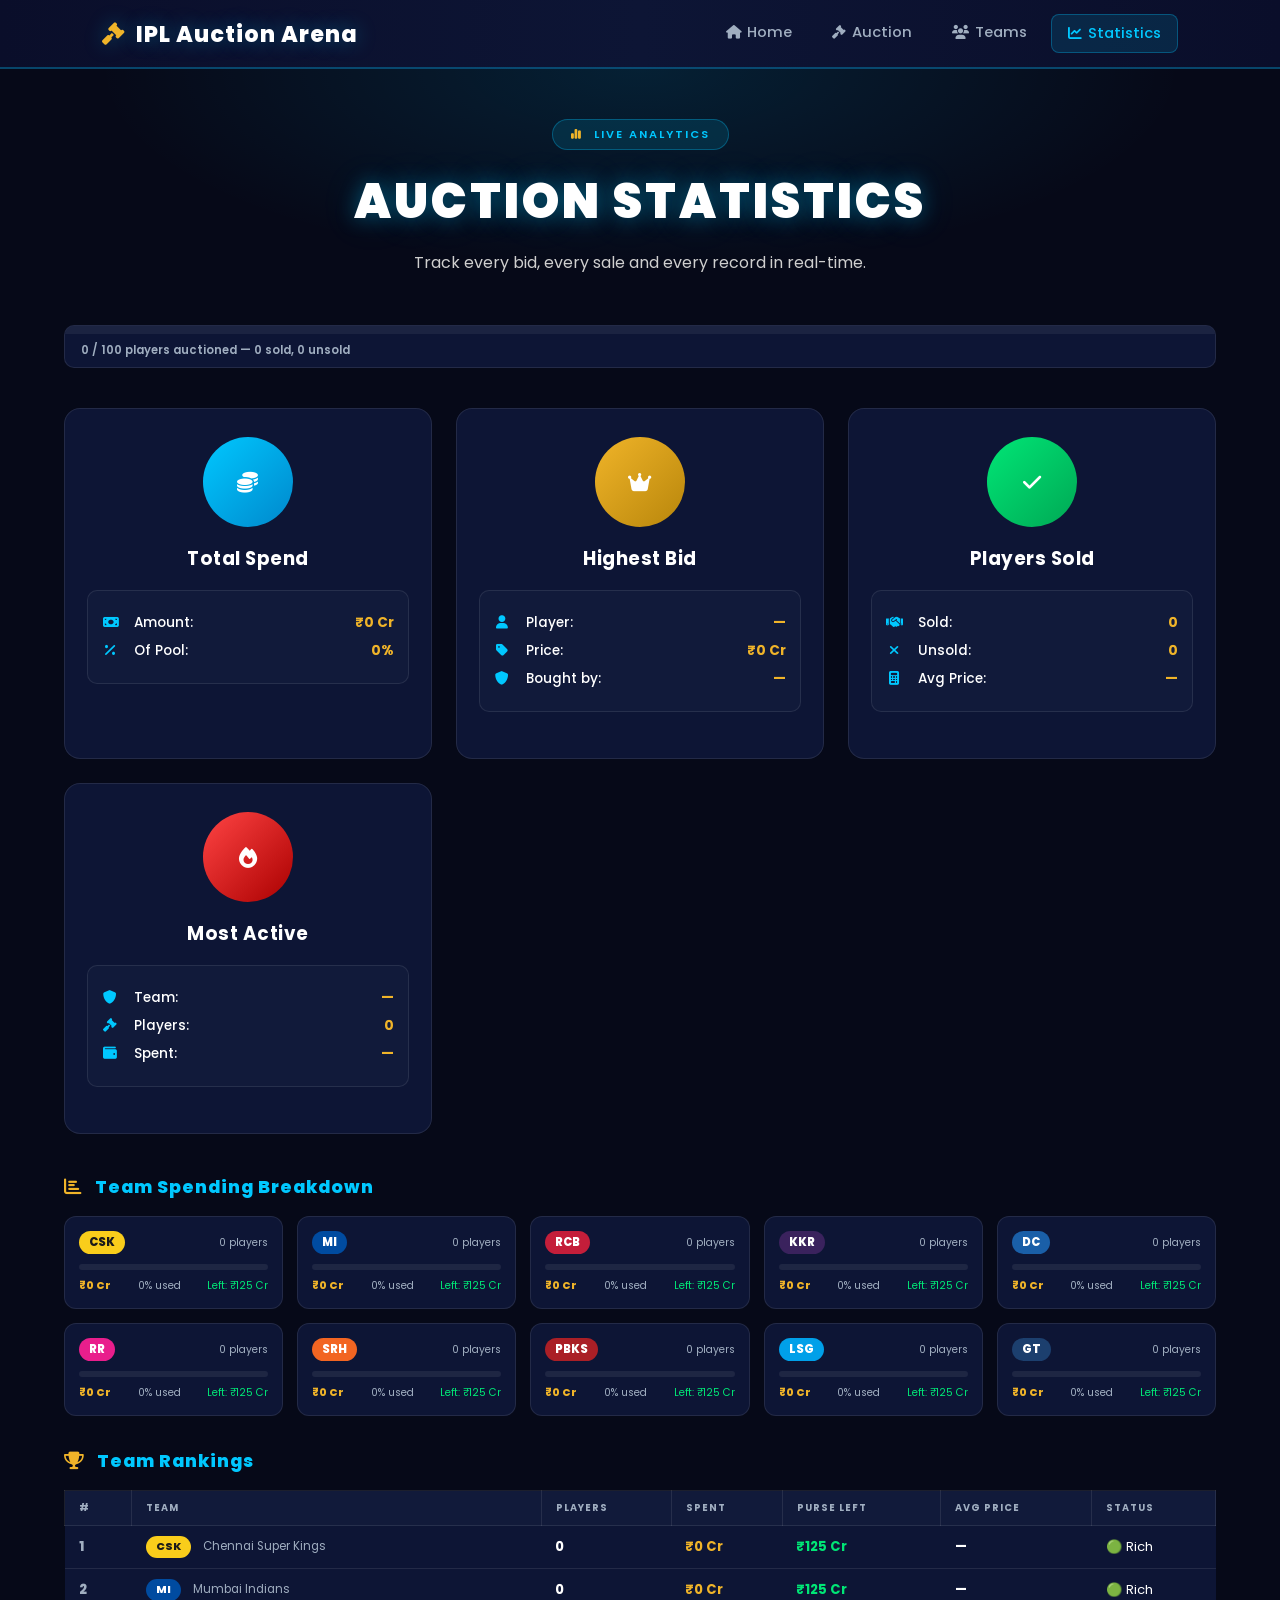
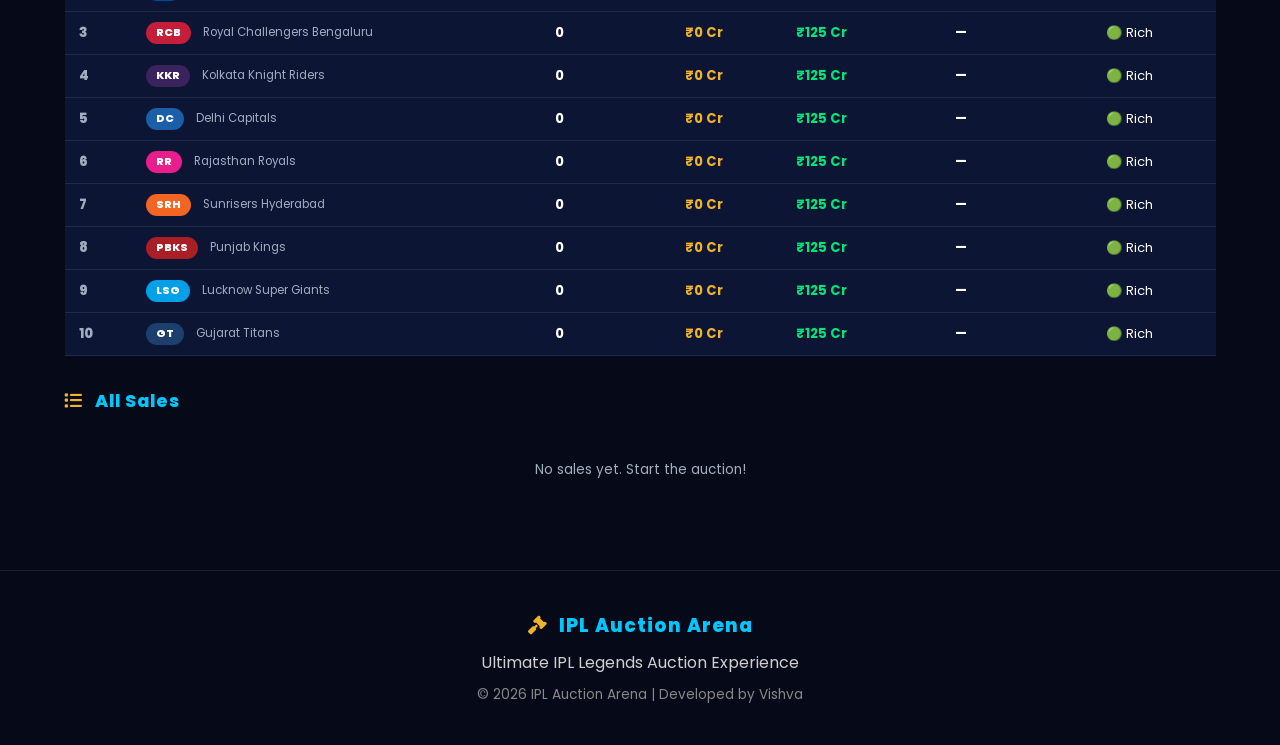
==== statistics.html @ 837be443 "Add files via upload" ====
<!DOCTYPE html>
<html lang="en">
<head>
    <meta charset="UTF-8">
    <meta name="viewport" content="width=device-width, initial-scale=1.0">
    <title>IPL Auction Arena — Statistics</title>
    <link rel="preconnect" href="https://fonts.googleapis.com">
    <link rel="preconnect" href="https://fonts.gstatic.com" crossorigin>
    <link href="https://fonts.googleapis.com/css2?family=Poppins:wght@300;400;500;600;700;800;900&display=swap" rel="stylesheet">
    <link rel="stylesheet" href="https://cdnjs.cloudflare.com/ajax/libs/font-awesome/6.5.1/css/all.min.css">
    <link rel="stylesheet" href="teams.css">
</head>
<body>

    <header>
        <nav class="navbar" role="navigation" aria-label="Main navigation">
            <a href="index.html" class="logo"><i class="fa-solid fa-gavel"></i> IPL Auction Arena</a>
            <ul class="nav-links" id="navLinks">
                <li><a href="index.html"><i class="fa-solid fa-house"></i> Home</a></li>
                <li><a href="auction.html"><i class="fa-solid fa-gavel"></i> Auction</a></li>
                <li><a href="teams.html"><i class="fa-solid fa-users"></i> Teams</a></li>
                <li><a href="statistics.html" class="active" aria-current="page"><i class="fa-solid fa-chart-line"></i> Statistics</a></li>
            </ul>
            <button class="menu-btn" aria-label="Toggle navigation menu" aria-expanded="false">
                <i class="fas fa-bars"></i>
            </button>
        </nav>
    </header>

    <section class="page-header">
        <span class="page-badge"><i class="fa-solid fa-chart-simple"></i> LIVE ANALYTICS</span>
        <h1>AUCTION STATISTICS</h1>
        <p>Track every bid, every sale and every record in real-time.</p>
    </section>

    <!-- AUCTION PROGRESS OVERVIEW -->
    <div class="stats-overview" id="statsOverview">
        <div class="overview-bar-wrap">
            <div class="overview-bar" id="overviewBar"></div>
        </div>
        <div class="overview-label" id="overviewLabel">Loading auction data...</div>
    </div>

    <!-- TOP SUMMARY CARDS -->
    <main class="teams-container" id="summaryCards">

        <article class="team-card">
            <div class="team-card-logo" style="background: linear-gradient(135deg, #00c8ff, #0088cc);"><i class="fa-solid fa-coins"></i></div>
            <h2>Total Spend</h2>
            <div class="team-info">
                <p><i class="fa-solid fa-money-bill"></i> <strong>Amount:</strong> <span class="info-val" id="statTotalSpend">₹0 Cr</span></p>
                <p><i class="fa-solid fa-percent"></i> <strong>Of Pool:</strong> <span class="info-val" id="statPoolPct">0%</span></p>
            </div>
        </article>

        <article class="team-card">
            <div class="team-card-logo" style="background: linear-gradient(135deg, #f0b429, #b8860b);"><i class="fa-solid fa-crown"></i></div>
            <h2>Highest Bid</h2>
            <div class="team-info">
                <p><i class="fa-solid fa-user"></i> <strong>Player:</strong> <span class="info-val" id="statHighPlayer">—</span></p>
                <p><i class="fa-solid fa-tag"></i> <strong>Price:</strong> <span class="info-val" id="statHighPrice">₹0 Cr</span></p>
                <p><i class="fa-solid fa-shield"></i> <strong>Bought by:</strong> <span class="info-val" id="statHighTeam">—</span></p>
            </div>
        </article>

        <article class="team-card">
            <div class="team-card-logo" style="background: linear-gradient(135deg, #00e676, #00a854);"><i class="fa-solid fa-check"></i></div>
            <h2>Players Sold</h2>
            <div class="team-info">
                <p><i class="fa-solid fa-handshake"></i> <strong>Sold:</strong> <span class="info-val" id="statSold">0</span></p>
                <p><i class="fa-solid fa-xmark"></i> <strong>Unsold:</strong> <span class="info-val" id="statUnsold">0</span></p>
                <p><i class="fa-solid fa-calculator"></i> <strong>Avg Price:</strong> <span class="info-val" id="statAvgPrice">—</span></p>
            </div>
        </article>

        <article class="team-card">
            <div class="team-card-logo" style="background: linear-gradient(135deg, #ff4444, #aa0000);"><i class="fa-solid fa-fire"></i></div>
            <h2>Most Active</h2>
            <div class="team-info">
                <p><i class="fa-solid fa-shield"></i> <strong>Team:</strong> <span class="info-val" id="statActiveTeam">—</span></p>
                <p><i class="fa-solid fa-gavel"></i> <strong>Players:</strong> <span class="info-val" id="statActivePlayers">0</span></p>
                <p><i class="fa-solid fa-wallet"></i> <strong>Spent:</strong> <span class="info-val" id="statActiveSpent">—</span></p>
            </div>
        </article>

    </main>

    <!-- TEAM SPENDING BREAKDOWN -->
    <section class="stats-section">
        <h2 class="section-heading"><i class="fa-solid fa-chart-bar"></i> Team Spending Breakdown</h2>
        <div class="spending-grid" id="spendingGrid"></div>
    </section>

    <!-- TEAM RANKINGS -->
    <section class="stats-section">
        <h2 class="section-heading"><i class="fa-solid fa-trophy"></i> Team Rankings</h2>
        <div class="rankings-table-wrap">
            <table class="rankings-table">
                <thead>
                    <tr>
                        <th>#</th>
                        <th>TEAM</th>
                        <th>PLAYERS</th>
                        <th>SPENT</th>
                        <th>PURSE LEFT</th>
                        <th>AVG PRICE</th>
                        <th>STATUS</th>
                    </tr>
                </thead>
                <tbody id="rankingsBody"></tbody>
            </table>
        </div>
    </section>

    <!-- RECENT SALES -->
    <section class="stats-section">
        <h2 class="section-heading"><i class="fa-solid fa-list"></i> All Sales</h2>
        <div class="sales-list" id="salesList"></div>
    </section>

    <footer>
        <h3><i class="fa-solid fa-gavel"></i> IPL Auction Arena</h3>
        <p>Ultimate IPL Legends Auction Experience</p>
        <p class="copyright">© 2026 IPL Auction Arena | Developed by Vishva</p>
    </footer>

    <script src="teams.js" defer></script>
    <script>
    // Statistics page specific code
    const TEAM_FULL_NAMES = {
        CSK: "Chennai Super Kings", MI: "Mumbai Indians",
        RCB: "Royal Challengers Bengaluru", KKR: "Kolkata Knight Riders",
        DC: "Delhi Capitals", RR: "Rajasthan Royals",
        SRH: "Sunrisers Hyderabad", PBKS: "Punjab Kings",
        LSG: "Lucknow Super Giants", GT: "Gujarat Titans"
    };
    const TEAM_COLORS = {
        CSK: { bg: "#f9cd1b", text: "#1a1a1a" }, MI: { bg: "#004ba0", text: "#fff" },
        RCB: { bg: "#c41e3a", text: "#fff" },     KKR: { bg: "#3a225d", text: "#fff" },
        DC:  { bg: "#1a5fa8", text: "#fff" },     RR:  { bg: "#e91e8c", text: "#fff" },
        SRH: { bg: "#f26522", text: "#fff" },     PBKS: { bg: "#aa1f26", text: "#fff" },
        LSG: { bg: "#00a0e9", text: "#fff" },     GT:  { bg: "#1c3f6e", text: "#fff" }
    };
    const INITIAL_PURSE = 125;
    const TOTAL_POOL = INITIAL_PURSE * 10;

    function fmtCr(v) {
        const n = parseFloat(v);
        return isNaN(n) ? "—" : `₹${n % 1 === 0 ? n : n.toFixed(1)} Cr`;
    }

    // BugFix #12: Load total player count to calculate proper progress percentage
    async function loadStats() {
        const stateRaw  = localStorage.getItem("iplAuctionState");
        const pursesRaw = localStorage.getItem("iplAuctionPurses");
        const squadsRaw = localStorage.getItem("iplAuctionSquads");

        const state  = stateRaw  ? JSON.parse(stateRaw)  : { soldPlayers: [], unsoldPlayers: [] };
        const purses = pursesRaw ? JSON.parse(pursesRaw) : {};
        const squads = squadsRaw ? JSON.parse(squadsRaw) : {};

        const sold   = state.soldPlayers  || [];
        const unsold = state.unsoldPlayers || [];

        // Fetch actual total player count for progress bar
        let totalPlayers = 100; // fallback
        try {
            const res = await fetch("data/players.json");
            if (res.ok) {
                const allPlayers = await res.json();
                totalPlayers = allPlayers.length || 100;
            }
        } catch (e) { /* use fallback */ }

        // Progress bar — BugFix #12: proper percentage relative to total players
        const totalAuctioned = sold.length + unsold.length;
        document.getElementById("overviewLabel").textContent =
            `${totalAuctioned} / ${totalPlayers} players auctioned — ${sold.length} sold, ${unsold.length} unsold`;
        const pct = totalPlayers ? Math.min(100, Math.round((totalAuctioned / totalPlayers) * 100)) : 0;
        document.getElementById("overviewBar").style.width = pct + "%";

        // Total spend
        const totalSpend = sold.reduce((a, s) => a + s.price, 0);
        document.getElementById("statTotalSpend").textContent = fmtCr(totalSpend.toFixed(1));
        document.getElementById("statPoolPct").textContent =
            totalSpend ? Math.round((totalSpend / TOTAL_POOL) * 100) + "%" : "0%";

        // Highest bid
        if (sold.length) {
            const top = sold.reduce((a, b) => b.price > a.price ? b : a, sold[0]);
            document.getElementById("statHighPlayer").textContent = top.player;
            document.getElementById("statHighPrice").textContent  = fmtCr(top.price);
            document.getElementById("statHighTeam").textContent   = top.team;
        }

        // Sold count
        document.getElementById("statSold").textContent  = sold.length;
        document.getElementById("statUnsold").textContent = unsold.length;
        if (sold.length) {
            const avg = sold.reduce((a, s) => a + s.price, 0) / sold.length;
            document.getElementById("statAvgPrice").textContent = fmtCr(avg.toFixed(1));
        }

        // Most active (most players bought)
        const teamCounts = {};
        Object.keys(TEAM_FULL_NAMES).forEach(t => { teamCounts[t] = 0; });
        sold.forEach(s => { teamCounts[s.team] = (teamCounts[s.team] || 0) + 1; });
        const topTeam = Object.entries(teamCounts).sort((a,b) => b[1]-a[1])[0];
        if (topTeam && topTeam[1] > 0) {
            document.getElementById("statActiveTeam").textContent    = topTeam[0];
            document.getElementById("statActivePlayers").textContent = topTeam[1];
            const teamSpent = sold.filter(s => s.team === topTeam[0]).reduce((a, s) => a + s.price, 0);
            document.getElementById("statActiveSpent").textContent   = fmtCr(teamSpent.toFixed(1));
        }

        // Spending grid
        const spendingGrid = document.getElementById("spendingGrid");
        spendingGrid.innerHTML = "";
        const maxSpend = Math.max(...Object.keys(TEAM_FULL_NAMES).map(t => {
            const p = purses[t] ?? INITIAL_PURSE;
            return INITIAL_PURSE - p;
        }), 1);

        Object.keys(TEAM_FULL_NAMES).forEach(team => {
            const purse    = purses[team] ?? INITIAL_PURSE;
            const spent    = parseFloat((INITIAL_PURSE - purse).toFixed(1));
            const spentPct = Math.round((spent / INITIAL_PURSE) * 100);
            const barPct   = Math.round((spent / maxSpend) * 100);
            const color    = TEAM_COLORS[team];
            const squad    = squads[team] || [];

            const card = document.createElement("div");
            card.className = "spending-card";
            card.innerHTML = `
                <div class="spending-top">
                    <span class="spending-badge" style="background:${color.bg};color:${color.text}">${team}</span>
                    <span class="spending-players">${squad.length} players</span>
                </div>
                <div class="spending-bar-wrap">
                    <div class="spending-bar" style="width:${barPct}%;background:${color.bg}"></div>
                </div>
                <div class="spending-footer">
                    <span class="spending-amount">${fmtCr(spent)}</span>
                    <span class="spending-pct">${spentPct}% used</span>
                    <span class="spending-purse">Left: ${fmtCr(purse)}</span>
                </div>`;
            spendingGrid.appendChild(card);
        });

        // Rankings table
        const tbody = document.getElementById("rankingsBody");
        tbody.innerHTML = "";
        const ranked = Object.keys(TEAM_FULL_NAMES).map(team => {
            const purse = purses[team] ?? INITIAL_PURSE;
            const squad = squads[team] || [];
            const spent = parseFloat((INITIAL_PURSE - purse).toFixed(1));
            const avg   = squad.length ? parseFloat((squad.reduce((a, p) => a + p.price, 0) / squad.length).toFixed(1)) : 0;
            return { team, purse, squad, spent, avg };
        }).sort((a, b) => b.squad.length - a.squad.length || a.spent - b.spent);

        ranked.forEach((r, i) => {
            const color = TEAM_COLORS[r.team];
            const status = r.purse < 10 ? "⚠️ Low" : r.purse >= 80 ? "🟢 Rich" : "🔵 OK";
            const row = document.createElement("tr");
            row.innerHTML = `
                <td class="rank-num">${i + 1}</td>
                <td><span class="rank-badge" style="background:${color.bg};color:${color.text}">${r.team}</span>
                    <span class="rank-full">${TEAM_FULL_NAMES[r.team]}</span></td>
                <td class="rank-val">${r.squad.length}</td>
                <td class="rank-val" style="color:var(--accent2)">${fmtCr(r.spent)}</td>
                <td class="rank-val" style="color:#00e676">${fmtCr(r.purse)}</td>
                <td class="rank-val">${r.avg ? fmtCr(r.avg) : "—"}</td>
                <td>${status}</td>`;
            tbody.appendChild(row);
        });

        // Sales list
        const salesList = document.getElementById("salesList");
        salesList.innerHTML = "";
        if (!sold.length) {
            salesList.innerHTML = '<div class="no-data">No sales yet. Start the auction!</div>';
            return;
        }
        [...sold].reverse().forEach((s, i) => {
            const color = TEAM_COLORS[s.team];
            const el = document.createElement("div");
            el.className = "sale-row";
            el.innerHTML = `
                <span class="sale-num">${sold.length - i}</span>
                <span class="sale-player">${s.player}</span>
                <span class="sale-team-badge" style="background:${color.bg};color:${color.text}">${s.team}</span>
                <span class="sale-price">${fmtCr(s.price)}</span>`;
            salesList.appendChild(el);
        });
    }

    loadStats();
    </script>

    <style>
    /* Stats page extras */
    .stats-overview {
        margin: 0 5%;
        margin-top: 20px;
        background: var(--bg-card);
        border: 1px solid var(--border);
        border-radius: 10px;
        overflow: hidden;
    }
    .overview-bar-wrap {
        height: 8px;
        background: rgba(255,255,255,0.06);
        border-radius: 10px 10px 0 0;
        overflow: hidden;
    }
    .overview-bar {
        height: 100%;
        background: linear-gradient(90deg, var(--accent), var(--accent2));
        width: 0%;
        transition: width 1s ease;
        border-radius: 10px;
    }
    .overview-label {
        padding: 8px 16px;
        font-size: 0.72rem;
        color: var(--text-dim);
        font-weight: 600;
    }
    .stats-section {
        width: 90%;
        max-width: 1400px;
        margin: 32px auto;
    }
    .section-heading {
        font-size: 1.1rem;
        font-weight: 800;
        color: var(--accent);
        letter-spacing: 1px;
        margin-bottom: 16px;
    }
    .section-heading i { color: var(--accent2); margin-right: 8px; }

    /* Spending grid */
    .spending-grid {
        display: grid;
        grid-template-columns: repeat(auto-fill, minmax(200px, 1fr));
        gap: 14px;
    }
    .spending-card {
        background: var(--bg-card);
        border: 1px solid var(--border);
        border-radius: 12px;
        padding: 14px;
        transition: transform 0.3s, box-shadow 0.3s;
    }
    .spending-card:hover { transform: translateY(-3px); box-shadow: 0 8px 24px rgba(0,200,255,0.1); }
    .spending-top { display: flex; justify-content: space-between; align-items: center; margin-bottom: 10px; }
    .spending-badge { padding: 3px 10px; border-radius: 20px; font-size: 0.72rem; font-weight: 800; }
    .spending-players { font-size: 0.65rem; color: var(--text-dim); }
    .spending-bar-wrap { height: 6px; background: rgba(255,255,255,0.07); border-radius: 6px; overflow: hidden; margin-bottom: 8px; }
    .spending-bar { height: 100%; border-radius: 6px; transition: width 1s ease; opacity: 0.85; }
    .spending-footer { display: flex; justify-content: space-between; font-size: 0.65rem; }
    .spending-amount { font-weight: 800; color: var(--accent2); }
    .spending-pct { color: var(--text-dim); }
    .spending-purse { color: #00e676; }

    /* Rankings table */
    .rankings-table-wrap { overflow-x: auto; }
    .rankings-table {
        width: 100%;
        border-collapse: collapse;
        font-size: 0.82rem;
    }
    .rankings-table th {
        padding: 10px 14px;
        background: var(--bg-panel);
        border: 1px solid var(--border);
        font-size: 0.6rem;
        letter-spacing: 1px;
        color: var(--text-dim);
        font-weight: 700;
        text-align: left;
    }
    .rankings-table td {
        padding: 10px 14px;
        border-bottom: 1px solid var(--border);
        background: var(--bg-card);
    }
    .rankings-table tbody tr:hover td { background: rgba(0,200,255,0.05); }
    .rank-num { color: var(--text-dim); font-weight: 800; }
    .rank-badge { display: inline-block; padding: 3px 10px; border-radius: 20px; font-size: 0.68rem; font-weight: 800; }
    .rank-full { font-size: 0.72rem; color: var(--text-dim); margin-left: 8px; }
    .rank-val { font-weight: 700; }

    /* Sales list */
    .sales-list { display: flex; flex-direction: column; gap: 4px; max-height: 400px; overflow-y: auto; }
    .sale-row {
        display: grid;
        grid-template-columns: 40px 1fr auto auto;
        align-items: center;
        gap: 12px;
        padding: 8px 14px;
        background: var(--bg-card);
        border-radius: 8px;
        border: 1px solid var(--border);
        font-size: 0.82rem;
        transition: background 0.2s;
    }
    .sale-row:hover { background: rgba(0,200,255,0.06); }
    .sale-num { color: var(--text-dim); font-weight: 700; }
    .sale-player { font-weight: 700; }
    .sale-team-badge { padding: 2px 10px; border-radius: 20px; font-size: 0.65rem; font-weight: 800; }
    .sale-price { color: var(--accent2); font-weight: 800; }
    .no-data { text-align: center; color: var(--text-dim); padding: 30px; font-size: 0.85rem; }
    </style>
</body>
</html>
---- teams.css ----
/* ==========================
   VARIABLES
========================== */
:root {
    --bg: #0a0e2a;
    --bg-dark: #060918;
    --bg-card: #0d1535;
    --bg-panel: #111a3a;
    --accent: #00c8ff;
    --accent2: #f0b429;
    --accent-glow: rgba(0,200,255,0.35);
    --accent-glow-soft: rgba(0,200,255,0.15);
    --border: rgba(255,255,255,0.09);
    --border-bright: rgba(0,200,255,0.3);
    --text: #ffffff;
    --text-dim: #a0aec0;
    --text-muted: #cfcfcf;
    --transition: 0.3s ease;
}

/* ==========================
   GLOBAL
========================== */
*, *::before, *::after {
    margin: 0;
    padding: 0;
    box-sizing: border-box;
}

html { scroll-behavior: smooth; }

body {
    background: var(--bg-dark);
    color: var(--text);
    min-height: 100vh;
    font-family: 'Poppins', sans-serif;
}

::-webkit-scrollbar { width: 8px; }
::-webkit-scrollbar-track { background: var(--bg-dark); }
::-webkit-scrollbar-thumb { background: var(--accent); border-radius: 20px; }

/* ==========================
   NAVBAR (Unified)
========================== */
.navbar {
    position: sticky;
    top: 0;
    z-index: 1000;
    display: flex;
    justify-content: space-between;
    align-items: center;
    padding: 14px 8%;
    background: linear-gradient(90deg, #0a0e2a 0%, #0d1535 50%, #0a0e2a 100%);
    backdrop-filter: blur(14px);
    border-bottom: 2px solid var(--border-bright);
}

.logo {
    font-size: 1.4rem;
    font-weight: 800;
    color: var(--text);
    letter-spacing: 1px;
    text-decoration: none;
    text-shadow: 0 0 20px var(--accent-glow);
}

.logo i { color: var(--accent2); margin-right: 6px; }

.nav-links {
    display: flex;
    list-style: none;
    gap: 8px;
}

.nav-links a {
    text-decoration: none;
    color: var(--text-dim);
    font-weight: 500;
    font-size: 0.92rem;
    transition: all var(--transition);
    padding: 8px 16px;
    border-radius: 8px;
    display: flex;
    align-items: center;
    gap: 6px;
}

.nav-links a i { font-size: 0.85rem; }

.nav-links a:hover {
    color: var(--accent);
    background: rgba(0,200,255,0.08);
}

.nav-links .active {
    color: var(--accent);
    background: rgba(0,200,255,0.12);
    border: 1px solid var(--border-bright);
}

.menu-btn {
    display: none;
    font-size: 1.5rem;
    cursor: pointer;
    color: var(--accent);
    background: none;
    border: none;
    padding: 4px;
}

.show-menu {
    display: flex !important;
    flex-direction: column;
    position: absolute;
    top: 70px;
    right: 20px;
    width: 240px;
    background: var(--bg-card);
    padding: 16px;
    border-radius: 12px;
    box-shadow: 0 0 30px var(--accent-glow);
    border: 1px solid var(--border-bright);
    gap: 4px;
}

/* ==========================
   PAGE HEADER
========================== */
.page-header {
    text-align: center;
    padding: 50px 20px 30px;
    background:
        radial-gradient(ellipse at top, rgba(0,200,255,0.12) 0%, transparent 60%),
        var(--bg-dark);
}

.page-badge {
    display: inline-block;
    padding: 6px 18px;
    background: rgba(0,200,255,0.12);
    border: 1px solid var(--border-bright);
    border-radius: 50px;
    color: var(--accent);
    font-size: 0.7rem;
    font-weight: 600;
    letter-spacing: 2px;
    margin-bottom: 16px;
}

.page-badge i { color: var(--accent2); margin-right: 6px; }

.page-header h1 {
    font-size: clamp(2rem, 4vw, 3rem);
    color: var(--text);
    text-shadow: 0 0 20px var(--accent-glow), 0 0 40px var(--accent-glow-soft);
    letter-spacing: 3px;
    font-weight: 900;
    margin-bottom: 12px;
}

.page-header p {
    color: var(--text-muted);
    font-size: 1rem;
}

/* ==========================
   TEAM GRID
========================== */
.teams-container {
    width: 90%;
    max-width: 1400px;
    margin: 40px auto;
    display: grid;
    grid-template-columns: repeat(auto-fit, minmax(280px, 1fr));
    gap: 24px;
}

/* ==========================
   TEAM CARD
========================== */
.team-card {
    background: var(--bg-card);
    backdrop-filter: blur(12px);
    border: 1px solid var(--border);
    border-radius: 16px;
    padding: 28px 22px;
    text-align: center;
    transition: all 0.4s ease;
    position: relative;
    overflow: hidden;
}

.team-card::before {
    content: '';
    position: absolute;
    top: 0; left: 0; right: 0;
    height: 3px;
    background: linear-gradient(90deg, var(--accent), var(--accent2));
    opacity: 0;
    transition: opacity var(--transition);
}

.team-card:hover {
    transform: translateY(-8px);
    border-color: var(--border-bright);
    box-shadow:
        0 0 20px rgba(0,200,255,0.25),
        0 0 40px rgba(0,200,255,0.12);
}

.team-card:hover::before { opacity: 1; }

.team-card-logo {
    width: 90px;
    height: 90px;
    border-radius: 50%;
    display: flex;
    align-items: center;
    justify-content: center;
    margin: 0 auto 18px;
    font-weight: 900;
    font-size: 1.3rem;
    color: #fff;
    letter-spacing: 1px;
    transition: transform 0.4s, box-shadow 0.4s;
}

.team-card:hover .team-card-logo {
    transform: scale(1.08);
    box-shadow: 0 0 25px rgba(0,200,255,0.4);
}

/* Team logo colors */
.csk-logo  { background: linear-gradient(135deg, #f9cd1b, #d4a017); color: #1a1a1a; }
.mi-logo   { background: linear-gradient(135deg, #004ba0, #002d6a); }
.rcb-logo  { background: linear-gradient(135deg, #c41e3a, #8b0000); }
.kkr-logo  { background: linear-gradient(135deg, #3a225d, #1f1238); }
.dc-logo   { background: linear-gradient(135deg, #1a5fa8, #0e3a70); }
.rr-logo   { background: linear-gradient(135deg, #e91e8c, #a01060); }
.srh-logo  { background: linear-gradient(135deg, #f26522, #c44d10); font-size: 1.2rem; }
.pbks-logo { background: linear-gradient(135deg, #aa1f26, #7a0a10); font-size: 1.1rem; }
.lsg-logo  { background: linear-gradient(135deg, #00a0e9, #006ba8); }
.gt-logo   { background: linear-gradient(135deg, #1c3f6e, #0e2545); }

.team-card h2 {
    color: var(--text);
    font-size: 1.15rem;
    margin-bottom: 18px;
    font-weight: 700;
    letter-spacing: 0.5px;
}

/* ==========================
   TEAM INFO
========================== */
.team-info {
    background: var(--bg-panel);
    border: 1px solid var(--border);
    border-radius: 10px;
    padding: 14px;
    margin: 18px 0;
}

.team-info p {
    margin: 8px 0;
    color: var(--text-dim);
    font-size: 0.85rem;
    display: flex;
    align-items: center;
    justify-content: space-between;
    gap: 8px;
}

.team-info p i {
    color: var(--accent);
    width: 16px;
    text-align: center;
}

.team-info strong {
    color: var(--text);
    flex: 1;
    text-align: left;
    margin-left: 8px;
    font-weight: 500;
}

.info-val {
    color: var(--accent2);
    font-weight: 700;
}

/* ==========================
   BUTTON
========================== */
.team-btn {
    width: 100%;
    padding: 12px;
    border: none;
    border-radius: 10px;
    background: linear-gradient(135deg, var(--accent), #0088cc);
    color: #000;
    font-weight: 700;
    font-size: 0.92rem;
    cursor: pointer;
    transition: var(--transition);
    display: inline-flex;
    align-items: center;
    justify-content: center;
    gap: 8px;
    letter-spacing: 0.5px;
}

.team-btn:hover {
    transform: translateY(-3px);
    box-shadow:
        0 0 15px var(--accent-glow),
        0 0 30px var(--accent-glow-soft);
}

.team-btn:active { transform: scale(0.97); }

/* ==========================
   FOOTER
========================== */
footer {
    margin-top: 60px;
    text-align: center;
    padding: 40px 20px;
    border-top: 1px solid var(--border);
    background: var(--bg-dark);
}

footer h3 {
    color: var(--accent);
    margin-bottom: 10px;
    font-weight: 800;
    letter-spacing: 1px;
}

footer h3 i { color: var(--accent2); margin-right: 6px; }

footer p { color: var(--text-muted); }

.copyright {
    margin-top: 10px;
    font-size: 0.85rem;
    color: #888;
}

/* ==========================
   RESPONSIVE
========================== */
@media (max-width: 900px) {
    .navbar { padding: 14px 5%; }
    .nav-links { display: none; }
    .menu-btn { display: block; }
}

@media (max-width: 768px) {
    .page-header h1 { font-size: 2rem; letter-spacing: 2px; }
    .teams-container { width: 95%; grid-template-columns: repeat(2, 1fr); gap: 18px; }
    .team-card { padding: 22px 16px; }
    .team-card-logo { width: 75px; height: 75px; font-size: 1.1rem; }
    .team-card h2 { font-size: 1rem; }
}

@media (max-width: 500px) {
    .teams-container { grid-template-columns: 1fr; }
    .page-header h1 { font-size: 1.6rem; }
    .logo { font-size: 1.1rem; }
}
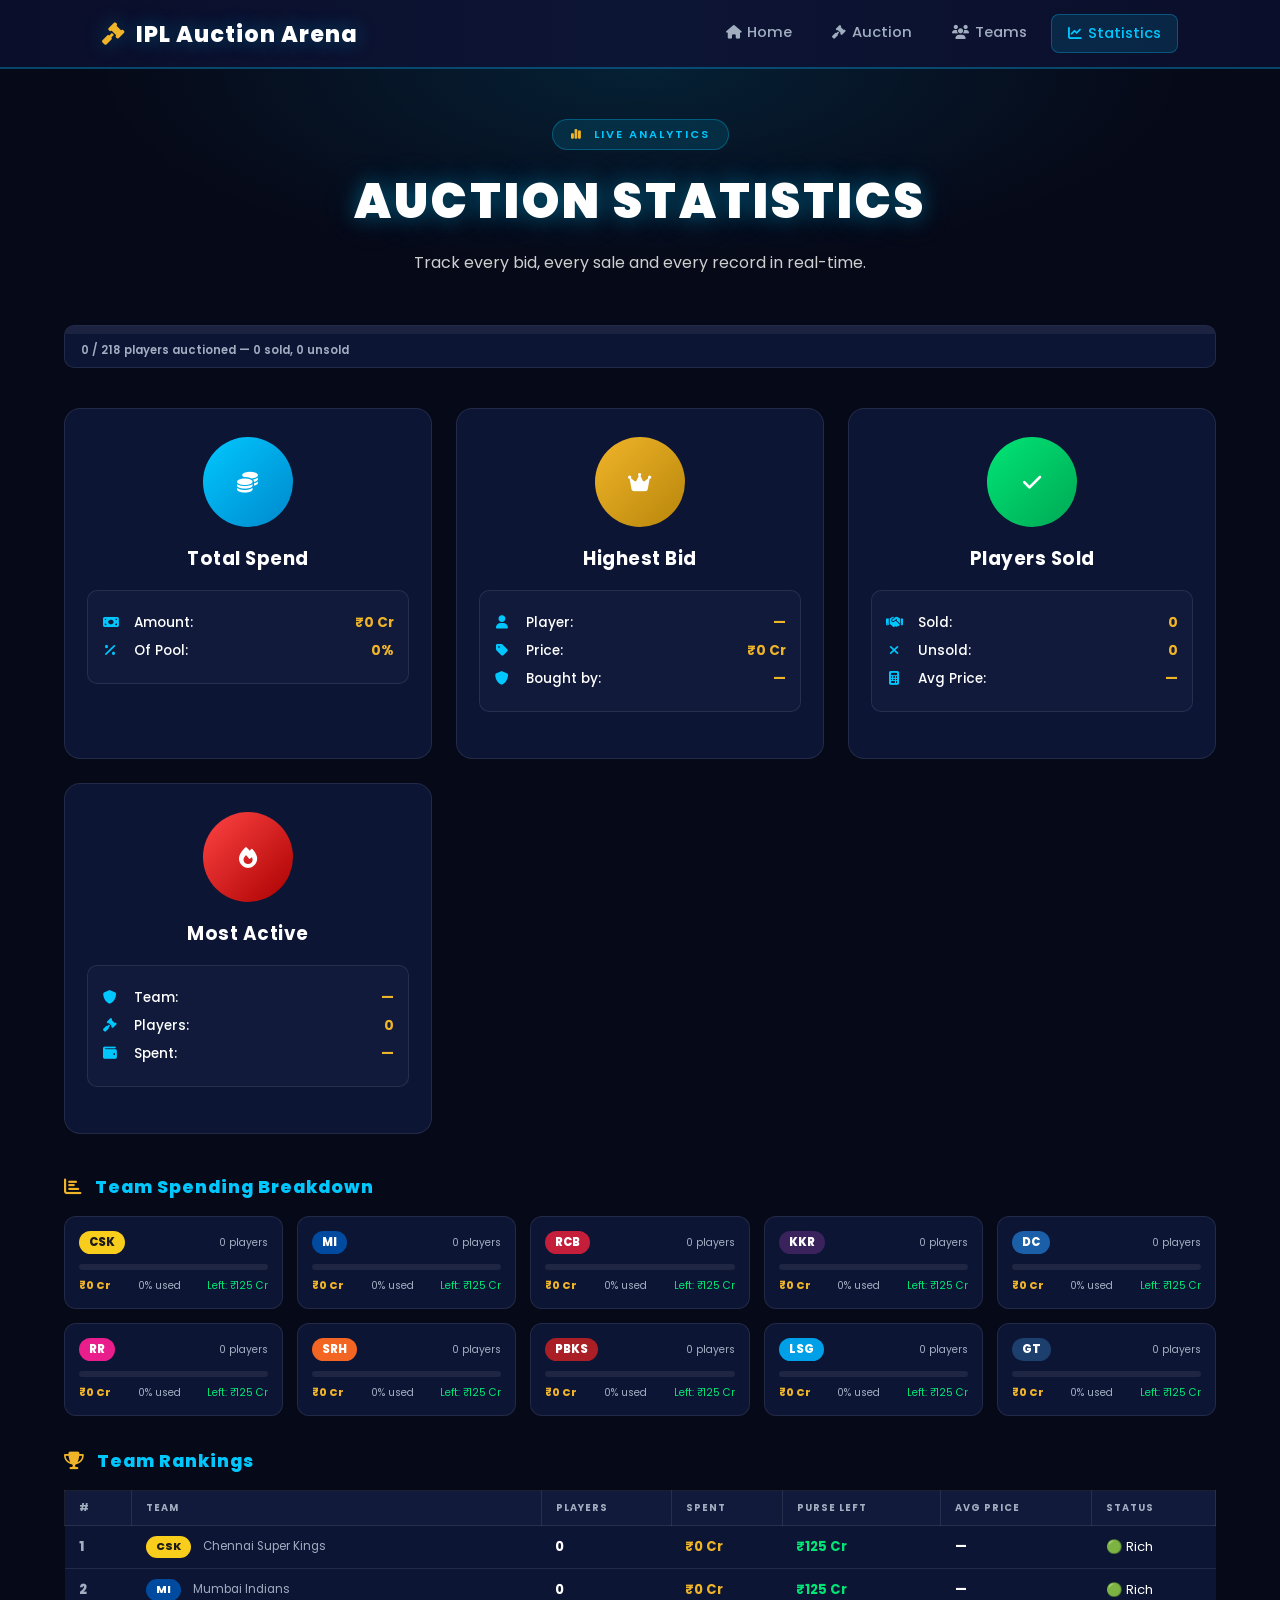
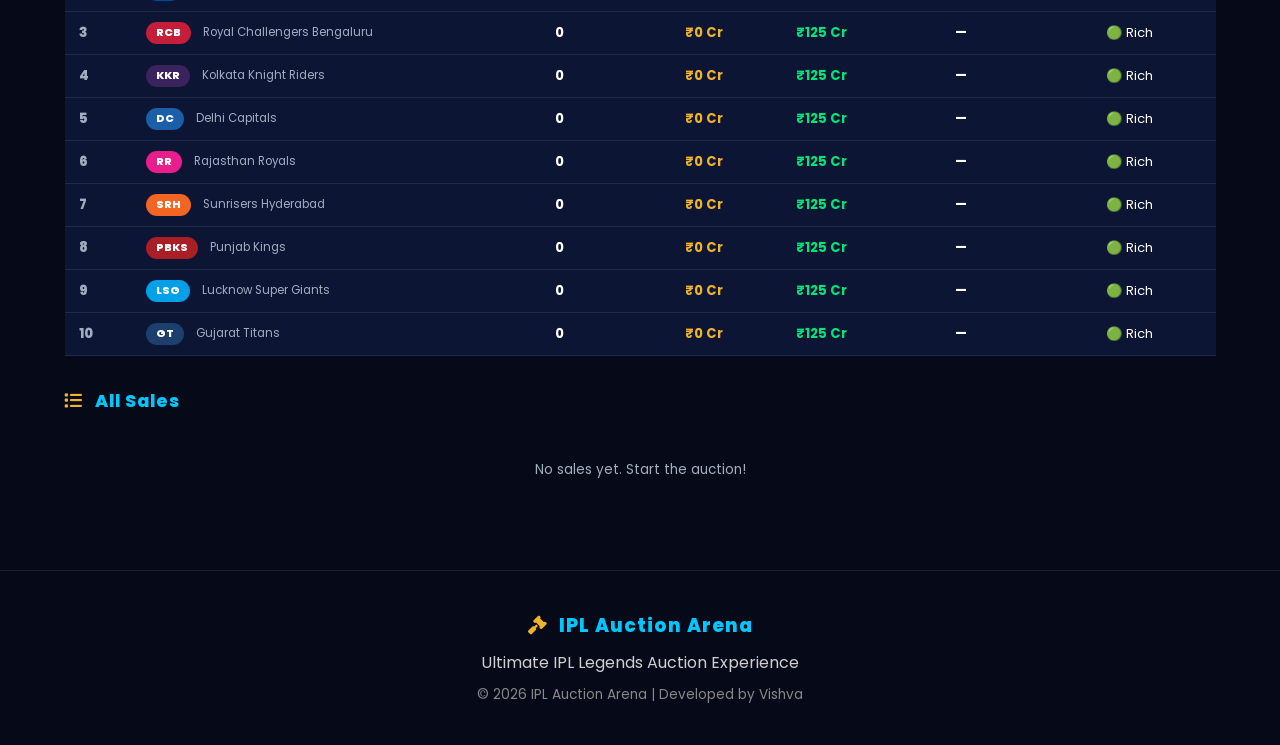
==== commit 6bc46d38: "Update statistics.html" ====
--- a/statistics.html
+++ b/statistics.html
@@ -118,6 +118,26 @@
         <div class="sales-list" id="salesList"></div>
     </section>
 
+    <!-- UNSOLD PLAYERS -->
+    <section class="stats-section" id="unsoldSection" style="display:none;">
+        <h2 class="section-heading"><i class="fa-solid fa-user-xmark"></i> Unsold Players</h2>
+        <div class="unsold-count" id="unsoldCount"></div>
+        <div class="unsold-table-wrap">
+            <table class="unsold-table">
+                <thead>
+                    <tr>
+                        <th>#</th>
+                        <th>PLAYER</th>
+                        <th>ROLE</th>
+                        <th>BASE PRICE</th>
+                        <th>NATIONALITY</th>
+                    </tr>
+                </thead>
+                <tbody id="unsoldBody"></tbody>
+            </table>
+        </div>
+    </section>
+
     <footer>
         <h3><i class="fa-solid fa-gavel"></i> IPL Auction Arena</h3>
         <p>Ultimate IPL Legends Auction Experience</p>
@@ -162,13 +182,16 @@
         const sold   = state.soldPlayers  || [];
         const unsold = state.unsoldPlayers || [];
 
+        // Full player data for unsold details
+        let allPlayersData = [];
+
         // Fetch actual total player count for progress bar
         let totalPlayers = 100; // fallback
         try {
-            const res = await fetch("data/players.json");
+            const res = await fetch("players.json");
             if (res.ok) {
-                const allPlayers = await res.json();
-                totalPlayers = allPlayers.length || 100;
+                allPlayersData = await res.json();
+                totalPlayers = allPlayersData.length || 100;
             }
         } catch (e) { /* use fallback */ }
 
@@ -279,19 +302,56 @@
         salesList.innerHTML = "";
         if (!sold.length) {
             salesList.innerHTML = '<div class="no-data">No sales yet. Start the auction!</div>';
-            return;
+        } else {
+            [...sold].reverse().forEach((s, i) => {
+                const color = TEAM_COLORS[s.team];
+                const el = document.createElement("div");
+                el.className = "sale-row";
+                el.innerHTML = `
+                    <span class="sale-num">${sold.length - i}</span>
+                    <span class="sale-player">${s.player}</span>
+                    <span class="sale-team-badge" style="background:${color.bg};color:${color.text}">${s.team}</span>
+                    <span class="sale-price">${fmtCr(s.price)}</span>`;
+                salesList.appendChild(el);
+            });
         }
-        [...sold].reverse().forEach((s, i) => {
-            const color = TEAM_COLORS[s.team];
-            const el = document.createElement("div");
-            el.className = "sale-row";
-            el.innerHTML = `
-                <span class="sale-num">${sold.length - i}</span>
-                <span class="sale-player">${s.player}</span>
-                <span class="sale-team-badge" style="background:${color.bg};color:${color.text}">${s.team}</span>
-                <span class="sale-price">${fmtCr(s.price)}</span>`;
-            salesList.appendChild(el);
-        });
+
+        // Unsold players list
+        const unsoldSection = document.getElementById("unsoldSection");
+        const unsoldBody    = document.getElementById("unsoldBody");
+        const unsoldCountEl = document.getElementById("unsoldCount");
+        unsoldBody.innerHTML = "";
+
+        if (unsold.length > 0) {
+            unsoldSection.style.display = "block";
+            unsoldCountEl.textContent = `${unsold.length} player${unsold.length !== 1 ? 's' : ''} went unsold`;
+
+            // Build a lookup from player name -> full data
+            const playerMap = {};
+            allPlayersData.forEach(p => { playerMap[p.name] = p; });
+
+            unsold.forEach((name, i) => {
+                const p = playerMap[name] || {};
+                const role = p.role || "—";
+                const basePrice = p.basePrice ? fmtCr(p.basePrice) : "—";
+                const nationality = p.nationality || "India";
+                const isOverseas = nationality !== "India";
+
+                const row = document.createElement("tr");
+                row.innerHTML = `
+                    <td class="unsold-num">${i + 1}</td>
+                    <td class="unsold-player">
+                        ${name}
+                        ${isOverseas ? '<span class="unsold-overseas">OVERSEAS</span>' : ''}
+                    </td>
+                    <td><span class="unsold-role">${role}</span></td>
+                    <td class="unsold-base">${basePrice}</td>
+                    <td class="unsold-nat">${nationality}</td>`;
+                unsoldBody.appendChild(row);
+            });
+        } else {
+            unsoldSection.style.display = "none";
+        }
     }
 
     loadStats();
@@ -412,6 +472,83 @@
     .sale-team-badge { padding: 2px 10px; border-radius: 20px; font-size: 0.65rem; font-weight: 800; }
     .sale-price { color: var(--accent2); font-weight: 800; }
     .no-data { text-align: center; color: var(--text-dim); padding: 30px; font-size: 0.85rem; }
+
+    /* Unsold Players */
+    .unsold-count {
+        font-size: 0.82rem;
+        font-weight: 700;
+        color: #ff4444;
+        margin-bottom: 14px;
+        padding: 8px 16px;
+        background: rgba(255, 68, 68, 0.08);
+        border: 1px solid rgba(255, 68, 68, 0.2);
+        border-radius: 8px;
+        display: inline-block;
+    }
+    .unsold-table-wrap { overflow-x: auto; }
+    .unsold-table {
+        width: 100%;
+        border-collapse: collapse;
+        font-size: 0.82rem;
+    }
+    .unsold-table th {
+        padding: 10px 14px;
+        background: var(--bg-panel);
+        border: 1px solid var(--border);
+        font-size: 0.6rem;
+        letter-spacing: 1px;
+        color: var(--text-dim);
+        font-weight: 700;
+        text-align: left;
+    }
+    .unsold-table td {
+        padding: 10px 14px;
+        border-bottom: 1px solid var(--border);
+        background: var(--bg-card);
+    }
+    .unsold-table tbody tr:hover td {
+        background: rgba(255, 68, 68, 0.05);
+    }
+    .unsold-num {
+        color: var(--text-dim);
+        font-weight: 800;
+        font-size: 0.75rem;
+    }
+    .unsold-player {
+        font-weight: 700;
+        color: var(--text);
+    }
+    .unsold-overseas {
+        display: inline-block;
+        padding: 1px 8px;
+        margin-left: 8px;
+        background: rgba(0, 200, 255, 0.15);
+        color: var(--accent);
+        border: 1px solid rgba(0, 200, 255, 0.3);
+        border-radius: 20px;
+        font-size: 0.55rem;
+        font-weight: 800;
+        letter-spacing: 0.5px;
+        vertical-align: middle;
+    }
+    .unsold-role {
+        display: inline-block;
+        padding: 2px 10px;
+        background: rgba(255, 255, 255, 0.06);
+        border: 1px solid var(--border);
+        border-radius: 20px;
+        font-size: 0.68rem;
+        font-weight: 700;
+        color: var(--text-muted);
+    }
+    .unsold-base {
+        font-weight: 700;
+        color: #ff4444;
+    }
+    .unsold-nat {
+        font-size: 0.78rem;
+        color: var(--text-dim);
+    }
     </style>
 </body>
 </html>
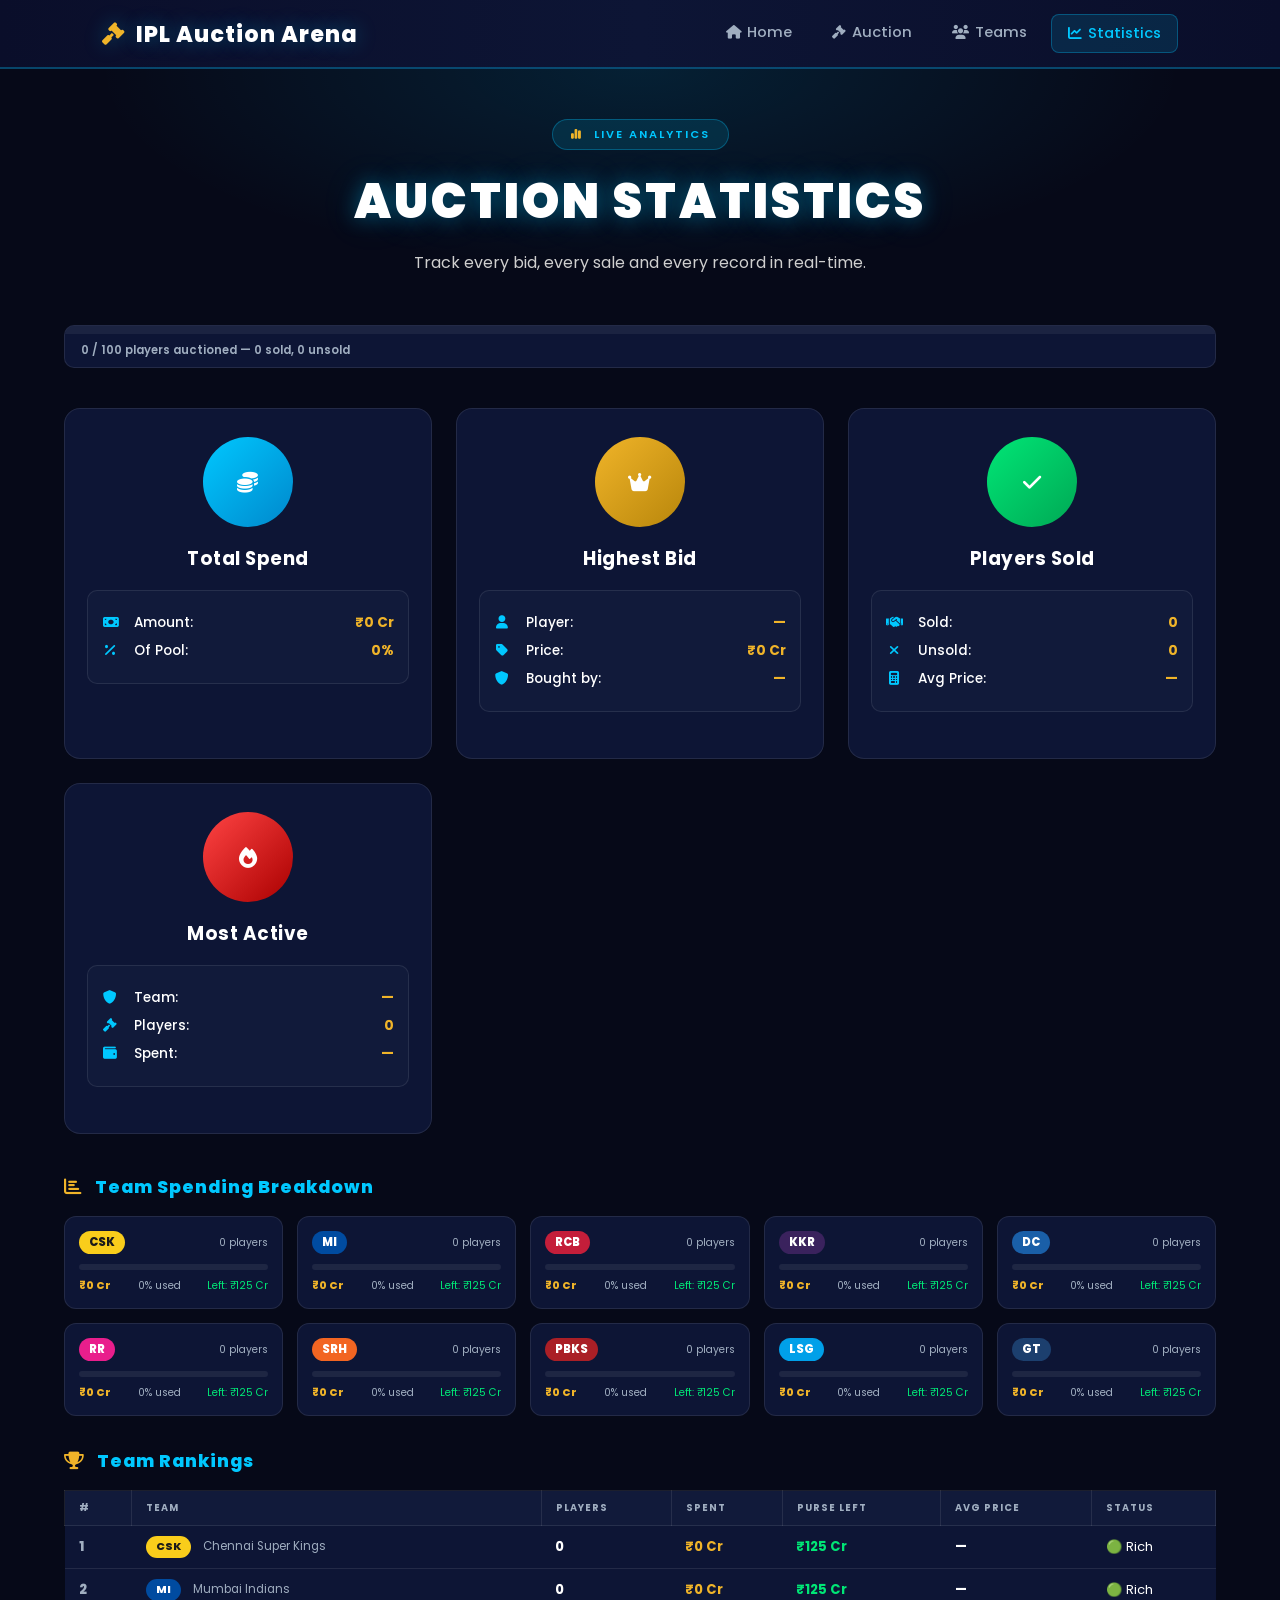
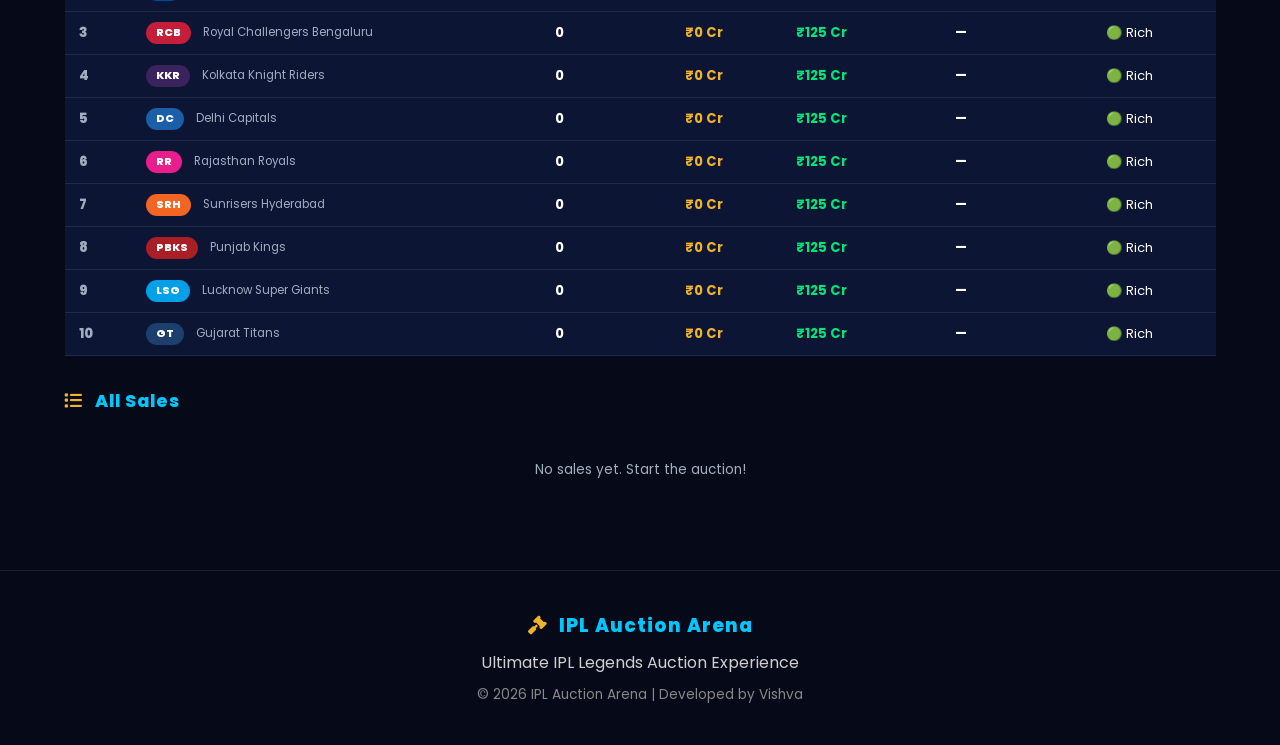
==== commit 0298c25b: "Add files via upload" ====
--- a/statistics.html
+++ b/statistics.html
@@ -188,7 +188,7 @@
         // Fetch actual total player count for progress bar
         let totalPlayers = 100; // fallback
         try {
-            const res = await fetch("players.json");
+            const res = await fetch("data/players.json");
             if (res.ok) {
                 allPlayersData = await res.json();
                 totalPlayers = allPlayersData.length || 100;
